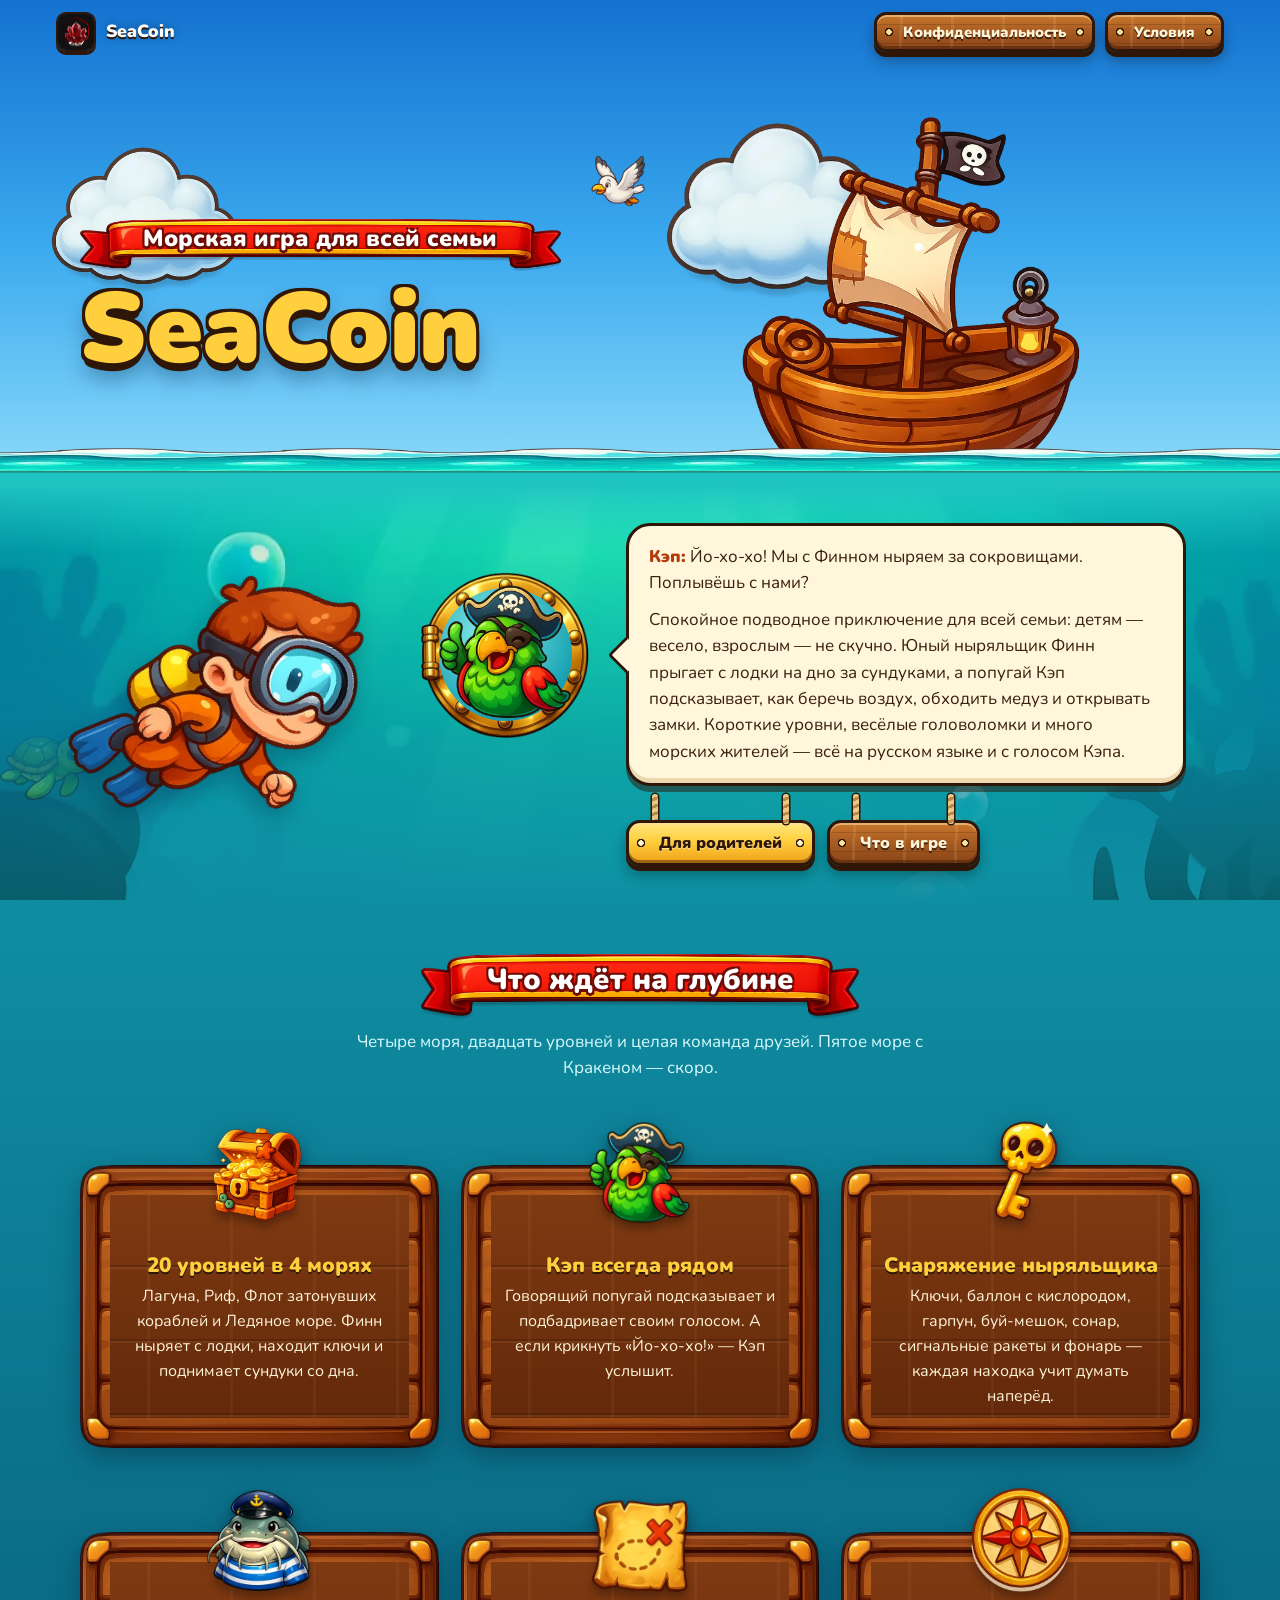
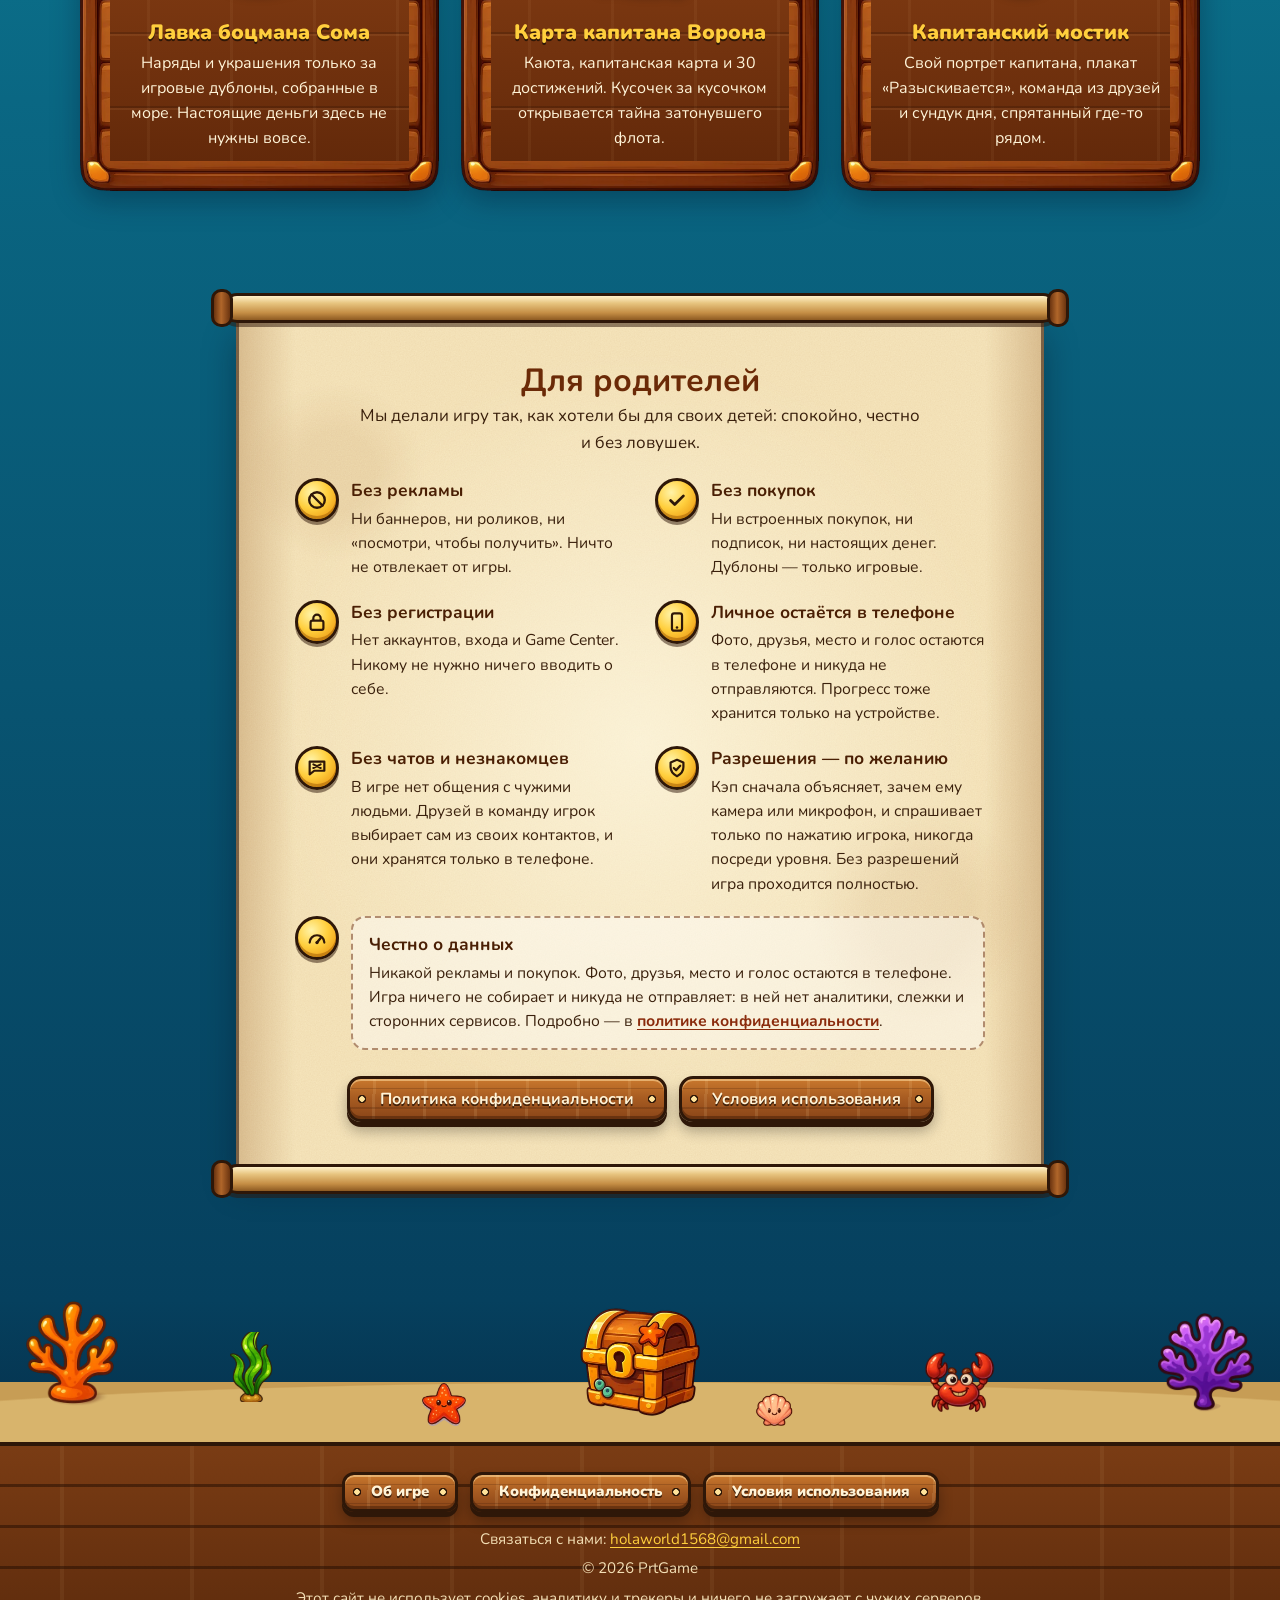
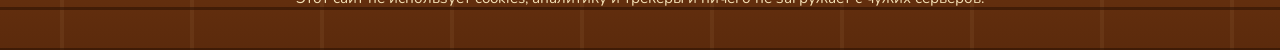
==== index.html @ 79ba9a61 "SeaCoin site" ====
<!doctype html>
<html lang="ru" data-title="Морская игра для всей семьи">
<head>
<meta charset="utf-8">
<meta name="viewport" content="width=device-width, initial-scale=1, viewport-fit=cover">
<title>Морская игра для всей семьи — SeaCoin</title>
<meta name="description" content="Подводное приключение для всей семьи: ныряльщик Финн, попугай Кэп и сундуки на дне. Без рекламы и покупок.">
<meta name="theme-color" content="#0f8ea2">
<meta name="referrer" content="no-referrer">
<link rel="icon" type="image/png" href="assets/favicon.png">
<link rel="apple-touch-icon" href="assets/apple-touch-icon.png">
<link rel="preload" href="fonts/Nunito.woff" as="font" type="font/woff" crossorigin>
<link rel="stylesheet" href="styles.css">
<script src="config.js" defer></script>
<script src="site.js" defer></script>
</head>
<body class="home">
<a class="skip" href="#main">Перейти к содержимому</a>
<div class="sea" aria-hidden="true">
  <div class="sea__rays"></div>
  <div class="sea__side sea__side--l"></div>
  <div class="sea__side sea__side--r"></div>
  <img class="swimmer" src="assets/fish-wrasse.webp" alt="" width="70" height="66" style="top:38%;width:70px;--d:34s;--delay:-6s">
  <img class="swimmer swimmer--rtl" src="assets/fish-parrot.webp" alt="" width="64" height="59" style="top:62%;width:64px;--d:42s;--delay:-20s">
  <img class="swimmer" src="assets/turtle.webp" alt="" width="96" height="83" style="top:80%;width:96px;--d:60s;--delay:-38s">
  <div class="bubbles"><span style="--x:43%;--s:10px;--d:17s;--delay:-20s;--y:14%"></span><span style="--x:11%;--s:26px;--d:19s;--delay:-3s;--y:54%"></span><span style="--x:76%;--s:8px;--d:19s;--delay:-6s;--y:12%"></span><span style="--x:13%;--s:14px;--d:17s;--delay:-2s;--y:38%"></span><span style="--x:13%;--s:18px;--d:17s;--delay:-1s;--y:80%"></span><span style="--x:17%;--s:10px;--d:21s;--delay:-20s;--y:82%"></span><span style="--x:9%;--s:18px;--d:20s;--delay:-12s;--y:14%"></span><span style="--x:30%;--s:8px;--d:19s;--delay:-4s;--y:45%"></span><span style="--x:55%;--s:10px;--d:19s;--delay:-3s;--y:81%"></span><span style="--x:41%;--s:18px;--d:24s;--delay:-21s;--y:31%"></span><span style="--x:15%;--s:18px;--d:20s;--delay:-20s;--y:32%"></span><span style="--x:49%;--s:8px;--d:19s;--delay:-22s;--y:16%"></span><span style="--x:74%;--s:8px;--d:20s;--delay:-6s;--y:71%"></span><span style="--x:89%;--s:18px;--d:17s;--delay:-24s;--y:48%"></span><span style="--x:61%;--s:18px;--d:18s;--delay:-11s;--y:46%"></span><span style="--x:33%;--s:26px;--d:13s;--delay:-22s;--y:39%"></span><span style="--x:12%;--s:18px;--d:15s;--delay:-16s;--y:71%"></span><span style="--x:45%;--s:22px;--d:18s;--delay:-9s;--y:85%"></span></div>
</div>
<div class="page">
<header class="topbar">
  <a class="brand" href="index.html" aria-label="SeaCoin — На главную" data-brand>
    <img src="assets/app-icon.png" alt="" width="40" height="40">
    <span data-site="appName">SeaCoin</span>
  </a>
  <nav class="topnav" aria-label="Документы">
    <a class="sign sign--small" href="privacy.html">Конфиденциальность</a>
    <a class="sign sign--small" href="terms.html">Условия</a>
  </nav>
</header>
<main id="main">
<section class="hero" aria-labelledby="title">
  <div class="hero__sky">
    <img class="cloud cloud--a" src="assets/cloud.webp" alt="" width="150" height="149">
    <img class="cloud cloud--b" src="assets/cloud.webp" alt="" width="190" height="188">
    <img class="gull" src="assets/gull.webp" alt="" width="56" height="62">
    <p class="kicker"><span class="ribbon">Морская игра для всей семьи</span></p>
    <h1 class="title" id="title"><span data-site="appName">SeaCoin</span></h1>
    <div class="boat-wrap"><img class="boat" src="assets/boat.webp" alt="Деревянная лодка с пиратским флагом" width="340" height="377"></div>
  </div>
  <div class="waterline" aria-hidden="true"></div>
  <div class="hero__deep">
    <img class="finn" src="assets/finn.webp" alt="Ныряльщик Финн в маске и ластах плывёт вниз" width="210" height="238">
    <div class="pitch">
      <div class="porthole"><img src="assets/cap-happy.webp" alt="Попугай Кэп" width="140" height="144"></div>
      <div class="bubble-talk">
        <p><span class="who">Кэп:</span> Йо-хо-хо! Мы с Финном ныряем за сокровищами. Поплывёшь с нами?</p>
        <p>Спокойное подводное приключение для всей семьи: детям — весело, взрослым — не скучно. Юный ныряльщик Финн прыгает с лодки на дно за сундуками, а попугай Кэп подсказывает, как беречь воздух, обходить медуз и открывать замки. Короткие уровни, весёлые головоломки и много морских жителей — всё на русском языке и с голосом Кэпа.</p>
      </div>
    </div>
    <div class="cta">
      <span class="hanging"><a class="sign sign--gold" href="#parents">Для родителей</a></span>
      <span class="hanging"><a class="sign" href="#features">Что в игре</a></span>
    </div>
  </div>
</section>

<section class="section" id="features" aria-labelledby="features-title">
  <div class="wrap">
    <h2 class="section-head"><span class="ribbon" id="features-title">Что ждёт на глубине</span></h2>
    <p class="lede">Четыре моря, двадцать уровней и целая команда друзей. Пятое море с Кракеном — скоро.</p>
    <ul class="cards">
      <li class="card">
        <img class="card__art" src="assets/chest-open.webp" alt="Открытый сундук с золотыми дублонами" width="104" height="104">
        <h3>20 уровней в 4 морях</h3>
        <p>Лагуна, Риф, Флот затонувших кораблей и Ледяное море. Финн ныряет с лодки, находит ключи и поднимает сундуки со дна.</p>
      </li>
      <li class="card">
        <img class="card__art" src="assets/cap-happy.webp" alt="Попугай Кэп в пиратской шляпе показывает большой палец" width="104" height="104">
        <h3>Кэп всегда рядом</h3>
        <p>Говорящий попугай подсказывает и подбадривает своим голосом. А если крикнуть «Йо-хо-хо!» — Кэп услышит.</p>
      </li>
      <li class="card">
        <img class="card__art" src="assets/key.webp" alt="Золотой ключ с черепом" width="104" height="104">
        <h3>Снаряжение ныряльщика</h3>
        <p>Ключи, баллон с кислородом, гарпун, буй-мешок, сонар, сигнальные ракеты и фонарь — каждая находка учит думать наперёд.</p>
      </li>
      <li class="card">
        <img class="card__art" src="assets/som.webp" alt="Боцман Сом — усатый сом в бескозырке и тельняшке" width="104" height="104">
        <h3>Лавка боцмана Сома</h3>
        <p>Наряды и украшения только за игровые дублоны, собранные в море. Настоящие деньги здесь не нужны вовсе.</p>
      </li>
      <li class="card">
        <img class="card__art" src="assets/map-piece.webp" alt="Кусок старой карты с крестиком" width="104" height="104">
        <h3>Карта капитана Ворона</h3>
        <p>Каюта, капитанская карта и 30 достижений. Кусочек за кусочком открывается тайна затонувшего флота.</p>
      </li>
      <li class="card">
        <img class="card__art" src="assets/compass.webp" alt="Золотой компас" width="104" height="104">
        <h3>Капитанский мостик</h3>
        <p>Свой портрет капитана, плакат «Разыскивается», команда из друзей и сундук дня, спрятанный где-то рядом.</p>
      </li>
    </ul>
  </div>
</section>

<section class="section parents" id="parents" aria-labelledby="parents-title">
  <div class="scroll">
    <div class="scroll__roll scroll__roll--top" aria-hidden="true"></div>
    <div class="scroll__paper">
      <h2 id="parents-title">Для родителей</h2>
      <p class="sub">Мы делали игру так, как хотели бы для своих детей: спокойно, честно и без ловушек.</p>
      <ul class="promises">
        <li><span class="coin-mark"><svg viewBox="0 0 24 24" aria-hidden="true"><circle cx="12" cy="12" r="8.5" fill="none" stroke="currentColor" stroke-width="2.6"/><path d="M6 6l12 12" stroke="currentColor" stroke-width="2.6" stroke-linecap="round"/></svg></span><div><strong>Без рекламы</strong><p>Ни баннеров, ни роликов, ни «посмотри, чтобы получить». Ничто не отвлекает от игры.</p></div></li>
        <li><span class="coin-mark"><svg viewBox="0 0 24 24" aria-hidden="true"><path d="M5 12.5l4.5 4.5L19 7.5" fill="none" stroke="currentColor" stroke-width="3" stroke-linecap="round" stroke-linejoin="round"/></svg></span><div><strong>Без покупок</strong><p>Ни встроенных покупок, ни подписок, ни настоящих денег. Дублоны — только игровые.</p></div></li>
        <li><span class="coin-mark"><svg viewBox="0 0 24 24" aria-hidden="true"><rect x="5" y="10.5" width="14" height="10" rx="2" fill="none" stroke="currentColor" stroke-width="2.4"/><path d="M8 10.5V8a4 4 0 0 1 8 0v2.5" fill="none" stroke="currentColor" stroke-width="2.4"/></svg></span><div><strong>Без регистрации</strong><p>Нет аккаунтов, входа и Game Center. Никому не нужно ничего вводить о себе.</p></div></li>
        <li><span class="coin-mark"><svg viewBox="0 0 24 24" aria-hidden="true"><rect x="6.5" y="2.5" width="11" height="19" rx="2.5" fill="none" stroke="currentColor" stroke-width="2.4"/><circle cx="12" cy="18" r="1.4" fill="currentColor"/></svg></span><div><strong>Личное остаётся в телефоне</strong><p>Фото, друзья, место и голос остаются в телефоне и никуда не отправляются. Прогресс тоже хранится только на устройстве.</p></div></li>
        <li><span class="coin-mark"><svg viewBox="0 0 24 24" aria-hidden="true"><path d="M4 5h16v10H9l-5 4V5z" fill="none" stroke="currentColor" stroke-width="2.4" stroke-linejoin="round"/><path d="M8 8l8 4M16 8l-8 4" stroke="currentColor" stroke-width="2.2" stroke-linecap="round"/></svg></span><div><strong>Без чатов и незнакомцев</strong><p>В игре нет общения с чужими людьми. Друзей в команду игрок выбирает сам из своих контактов, и они хранятся только в телефоне.</p></div></li>
        <li><span class="coin-mark"><svg viewBox="0 0 24 24" aria-hidden="true"><path d="M12 3l7 3v5c0 4.5-3 8-7 10-4-2-7-5.5-7-10V6l7-3z" fill="none" stroke="currentColor" stroke-width="2.4" stroke-linejoin="round"/><path d="M8.5 12l2.5 2.5 4.5-5" fill="none" stroke="currentColor" stroke-width="2.4" stroke-linecap="round" stroke-linejoin="round"/></svg></span><div><strong>Разрешения — по желанию</strong><p>Кэп сначала объясняет, зачем ему камера или микрофон, и спрашивает только по нажатию игрока, никогда посреди уровня. Без разрешений игра проходится полностью.</p></div></li>
        <li class="honest"><span class="coin-mark"><svg viewBox="0 0 24 24" aria-hidden="true"><path d="M4 17a8 8 0 1 1 16 0" fill="none" stroke="currentColor" stroke-width="2.4" stroke-linecap="round"/><path d="M12 17l4-5" stroke="currentColor" stroke-width="2.6" stroke-linecap="round"/><circle cx="12" cy="17" r="1.8" fill="currentColor"/></svg></span><div class="honest-box"><strong>Честно о данных</strong><p>Никакой рекламы и покупок. Фото, друзья, место и голос остаются в телефоне. Игра ничего не собирает и никуда не отправляет: в ней нет аналитики, слежки и сторонних сервисов. Подробно — в <a href="privacy.html#never">политике конфиденциальности</a>.</p></div></li>
      </ul>
      <div class="cta">
        <a class="sign" href="privacy.html">Политика конфиденциальности</a>
        <a class="sign" href="terms.html">Условия использования</a>
      </div>
    </div>
    <div class="scroll__roll scroll__roll--bottom" aria-hidden="true"></div>
  </div>
</section>

<div class="seabed" aria-hidden="true">
  <img class="s-coral1" src="assets/coral-orange.webp" alt="">
  <img class="s-weed bob" src="assets/weed.webp" alt="">
  <img class="s-star" src="assets/starfish.webp" alt="">
  <img class="s-chest" src="assets/chest-closed.webp" alt="">
  <img class="s-shell" src="assets/shell.webp" alt="">
  <img class="s-crab" src="assets/crab.webp" alt="">
  <img class="s-coral3" src="assets/coral-purple.webp" alt="">
</div>
</main>
<footer class="footer">
  <nav aria-label="Ссылки сайта">
    <ul>
      <li><a class="sign sign--small" href="index.html" aria-current="page">Об игре</a></li>
      <li><a class="sign sign--small" href="privacy.html">Конфиденциальность</a></li>
      <li><a class="sign sign--small" href="terms.html">Условия использования</a></li>
    </ul>
  </nav>
  <p>Связаться с нами: <a data-site-mail><span data-site="email">holaworld1568@gmail.com</span></a></p>
  <p>© <span data-site="year">2026</span> <span data-site="copyright">PrtGame</span></p>
  <p>Этот сайт не использует cookies, аналитику и трекеры и ничего не загружает с чужих серверов.</p>
</footer>
</div>
</body>
</html>
---- styles.css ----
/* SeaCoin — site styles. No external requests: font and images are local. */

@font-face {
  font-family: "Nunito";
  src: url("fonts/Nunito.woff") format("woff");
  font-weight: 200 1000;
  font-style: normal;
  font-display: swap;
}

:root {
  --ink: #2e1708;          /* dark-brown outline, like the game art */
  --wood-1: #8a4518;
  --wood-2: #a95d22;
  --wood-3: #c9782d;
  --gold: #ffcf3d;
  --gold-deep: #f0a21a;
  --cream: #fff4d8;
  --sea-1: #2ac6c4;
  --sea-2: #0f8ea2;
  --sea-3: #0a6783;
  --sea-4: #06405e;
  --sea-5: #021a31;
  --parch: #f7e6bd;
  --parch-ink: #3a200c;
  --link-on-parch: #8a2b0c;
  --red: #e2261b;
  --font: "Nunito", ui-rounded, "SF Pro Rounded", "Segoe UI", system-ui, -apple-system, sans-serif;
}

*, *::before, *::after { box-sizing: border-box; }

html {
  background: var(--sea-5);
  overflow-x: clip;
  scroll-behavior: smooth;
  -webkit-text-size-adjust: 100%;
}

body {
  margin: 0;
  min-height: 100vh;
  overflow-x: clip;
  font-family: var(--font);
  font-size: 1.0625rem;
  line-height: 1.55;
  color: var(--cream);
  background:
    linear-gradient(180deg,
      var(--sea-1) 0,
      var(--sea-2) 900px,
      var(--sea-3) 1700px,
      var(--sea-4) 2900px,
      var(--sea-5) 100%);
}

img { max-width: 100%; height: auto; display: block; }

a { color: var(--gold); text-underline-offset: 3px; }
a:hover { color: #fff; }

:focus-visible {
  outline: 3px solid var(--gold);
  outline-offset: 3px;
  border-radius: 6px;
}

.skip {
  position: absolute; left: 12px; top: -60px; z-index: 100;
  padding: 10px 16px; border-radius: 10px;
  background: var(--gold); color: var(--ink); font-weight: 800; text-decoration: none;
}
.skip:focus { top: 12px; }

.visually-hidden {
  position: absolute !important; width: 1px; height: 1px; overflow: hidden;
  clip: rect(0 0 0 0); white-space: nowrap;
}

/* ---------- the sea behind everything (fixed = parallax-ish) ---------- */

.sea {
  position: fixed; inset: 0; z-index: 0;
  pointer-events: none; overflow: hidden;
}
.sea__rays {
  position: absolute; inset: -10% -20% auto; height: 90vh;
  background:
    repeating-linear-gradient(100deg,
      rgba(255,255,255,0) 0 60px,
      rgba(255,255,255,.07) 80px 110px,
      rgba(255,255,255,0) 140px 220px);
  -webkit-mask-image: linear-gradient(#000 0, transparent 85%);
          mask-image: linear-gradient(#000 0, transparent 85%);
  transform: skewX(-8deg);
}
.sea__side {
  position: absolute; top: 0; height: 135vh;
  width: min(34vw, 340px);
  background-image: url("assets/sides.webp");
  background-repeat: no-repeat;
  background-size: auto 100%;
  opacity: .55;
}
.sea__side--l { left: 0; background-position: left top; }
.sea__side--r { right: 0; background-position: right top; }

.bubbles span {
  position: absolute;
  left: var(--x);
  bottom: -60px;
  width: var(--s); height: var(--s);
  border-radius: 50%;
  border: 1.5px solid rgba(220, 255, 255, .55);
  background:
    radial-gradient(circle at 32% 30%, rgba(255,255,255,.95) 0 9%, rgba(255,255,255,0) 11%),
    radial-gradient(circle at 50% 50%, rgba(140,235,245,.08) 0 60%, rgba(200,255,255,.35) 100%);
  animation: rise var(--d) linear var(--delay) infinite;
  opacity: .85;
}
@keyframes rise {
  0%   { transform: translate(0, 0); }
  25%  { transform: translate(10px, -30vh); }
  50%  { transform: translate(-8px, -60vh); }
  75%  { transform: translate(9px, -90vh); }
  100% { transform: translate(0, -125vh); }
}

.swimmer {
  position: absolute;
  animation: swim var(--d, 38s) linear var(--delay, 0s) infinite;
  opacity: .9;
}
.swimmer--rtl { animation-name: swim-rtl; }
@keyframes swim {
  from { transform: translateX(-30vw); }
  to   { transform: translateX(130vw); }
}
@keyframes swim-rtl {
  from { transform: translateX(130vw) scaleX(-1); }
  to   { transform: translateX(-30vw) scaleX(-1); }
}
.bob { animation: bob 5s ease-in-out infinite; }
@keyframes bob {
  0%, 100% { transform: translateY(0) rotate(-2deg); }
  50%      { transform: translateY(-10px) rotate(2deg); }
}

@supports (animation-timeline: scroll()) {
  @media (prefers-reduced-motion: no-preference) {
    .sea__side { animation: sides-drift linear both; animation-timeline: scroll(root); }
    .sea__rays { animation: rays-fade linear both; animation-timeline: scroll(root); }
  }
}
@keyframes sides-drift { to { transform: translateY(-32vh); } }
@keyframes rays-fade   { to { opacity: 0; transform: skewX(-8deg) translateY(-20vh); } }

.page { position: relative; z-index: 1; }

/* ---------- top bar ---------- */

.topbar {
  position: absolute; top: 0; left: 0; right: 0; z-index: 5;
  display: flex; align-items: center; justify-content: space-between; gap: 12px;
  padding: 12px 16px;
  max-width: 1200px; margin: 0 auto;
}
.brand {
  display: inline-flex; align-items: center; gap: 10px;
  color: #fff; text-decoration: none; font-weight: 900; font-size: 1.1rem;
  text-shadow: 0 2px 0 var(--ink), 0 0 8px rgba(0,0,0,.35);
}
.brand img {
  width: 40px; height: 40px; border-radius: 10px;
  border: 2.5px solid var(--ink);
  box-shadow: 0 3px 0 var(--ink);
}
.topnav { display: none; gap: 10px; }
@media (min-width: 640px) { .topnav { display: flex; } }

/* ---------- wooden signboard buttons ---------- */

.sign {
  position: relative;
  display: inline-flex; align-items: center; justify-content: center; gap: 8px;
  min-height: 46px;
  padding: 10px 30px;
  font: 900 1rem/1.15 var(--font);
  color: var(--cream);
  text-align: center;
  text-decoration: none;
  text-shadow: 0 2px 0 rgba(46, 23, 8, .85);
  border: 3px solid var(--ink);
  border-radius: 14px;
  background:
    radial-gradient(circle at 12px 50%, #ffe39a 0 2.5px, var(--ink) 3px 4px, transparent 4.5px),
    radial-gradient(circle at calc(100% - 12px) 50%, #ffe39a 0 2.5px, var(--ink) 3px 4px, transparent 4.5px),
    repeating-linear-gradient(180deg, rgba(0,0,0,0) 0 9px, rgba(60,25,5,.22) 9px 10.5px, rgba(0,0,0,0) 10.5px 19px),
    repeating-linear-gradient(92deg, rgba(255,255,255,0) 0 23px, rgba(255,220,160,.12) 23px 26px, rgba(255,255,255,0) 26px 51px),
    linear-gradient(180deg, var(--wood-3), var(--wood-2) 45%, var(--wood-1));
  box-shadow:
    inset 0 2px 0 rgba(255, 220, 160, .55),
    inset 0 -3px 0 rgba(60, 25, 5, .45),
    0 5px 0 var(--ink),
    0 9px 14px rgba(0, 0, 0, .3);
  transition: transform .12s ease, box-shadow .12s ease;
}
.sign, a.sign:hover, .scroll__paper a.sign, .footer a.sign { color: var(--cream); }
.sign:hover { transform: translateY(-1px); }
.sign--gold, a.sign--gold:hover, .scroll__paper a.sign--gold { color: var(--ink); }
.sign:active { transform: translateY(4px); box-shadow: inset 0 2px 0 rgba(255,220,160,.55), inset 0 -3px 0 rgba(60,25,5,.45), 0 1px 0 var(--ink); }
.sign--small { min-height: 40px; padding: 7px 26px; font-size: .92rem; border-radius: 12px; }
.sign--gold {
  color: var(--ink); text-shadow: 0 1px 0 rgba(255,255,255,.6);
  background:
    radial-gradient(circle at 12px 50%, #fff6c9 0 2.5px, var(--ink) 3px 4px, transparent 4.5px),
    radial-gradient(circle at calc(100% - 12px) 50%, #fff6c9 0 2.5px, var(--ink) 3px 4px, transparent 4.5px),
    linear-gradient(180deg, #ffe680, var(--gold) 45%, var(--gold-deep));
}
.sign--gold:hover { color: var(--ink); }

/* a sign hanging on two ropes */
.hanging { position: relative; display: inline-block; padding-top: 26px; }
.hanging::before, .hanging::after {
  content: ""; position: absolute; top: 0; width: 6px; height: 30px;
  border-radius: 3px;
  background: repeating-linear-gradient(160deg, #e9c98a 0 4px, #b98a45 4px 7px);
  box-shadow: 0 0 0 1.5px var(--ink);
}
.hanging::before { left: 26px; }
.hanging::after  { right: 26px; }

/* ---------- ribbon heading (the game's red ribbon) ---------- */

.ribbon {
  display: inline-block;
  position: relative;
  margin: 0 auto;
  min-width: 220px;
  max-width: 100%;
  padding: .32em .4em .78em;
  border-style: solid;
  border-width: 0 54px;
  border-image: url("assets/ribbon.webp") 0 230 fill / 0 54px stretch;
  font-weight: 900;
  font-size: clamp(1.25rem, 4.6vw, 1.8rem);
  line-height: 1.15;
  color: #fff;
  text-align: center;
  text-shadow:
    -2px -2px 0 #6e0d06, 2px -2px 0 #6e0d06, -2px 2px 0 #6e0d06, 2px 2px 0 #6e0d06,
    0 3px 0 #6e0d06;
}
.section-head { text-align: center; margin: 0 0 8px; }

/* ---------- hero (home) ---------- */

.hero { position: relative; text-align: center; }
.hero__sky {
  position: relative;
  padding: 92px 16px 0;
  background:
    linear-gradient(180deg, rgba(0, 92, 190, .25), rgba(0,0,0,0) 40%),
    url("assets/sky.webp") center 30% / cover no-repeat,
    #36a6e8;
  overflow: hidden;
}
.cloud { position: absolute; z-index: 0; width: 150px; opacity: .9; }
.cloud--a { top: 70px; left: -30px; animation: cloud 60s linear infinite alternate; }
.cloud--b { top: 150px; right: -50px; width: 190px; animation: cloud 80s linear infinite alternate-reverse; }
@keyframes cloud { from { translate: 0 0; } to { translate: 60px 0; } }
.gull { position: absolute; top: 120px; left: 12%; width: 56px; animation: bob 4s ease-in-out infinite; }

.kicker { position: relative; z-index: 2; margin: 0 0 10px; }
.kicker .ribbon { font-size: clamp(.95rem, 4.2vw, 1.45rem); white-space: nowrap; border-width: 0 40px; border-image-width: 0 40px; min-width: 0; }
@media (min-width: 640px) { .kicker .ribbon { border-width: 0 54px; border-image-width: 0 54px; } }
.title {
  margin: 4px auto 0;
  max-width: 8ch;
  position: relative; z-index: 2;
  font-weight: 1000;
  font-size: clamp(3rem, 15vw, 6rem);
  line-height: .98;
  letter-spacing: .5px;
  color: var(--gold);
  text-shadow:
    -3px -3px 0 var(--ink), 3px -3px 0 var(--ink), -3px 3px 0 var(--ink), 3px 3px 0 var(--ink),
    0 -3px 0 var(--ink), 0 3px 0 var(--ink), -3px 0 0 var(--ink), 3px 0 0 var(--ink),
    0 8px 0 var(--ink), 0 14px 22px rgba(0, 40, 80, .45);
}
.boat-wrap { position: relative; z-index: 2; width: min(280px, 70vw); margin: 10px auto 0; }
.boat-wrap .boat { animation: rock 6s ease-in-out infinite; transform-origin: 50% 85%; }
@keyframes rock { 0%,100% { transform: rotate(-2.5deg) translateY(0); } 50% { transform: rotate(2.5deg) translateY(4px); } }

.waterline {
  position: relative; z-index: 3;
  height: 56px; margin-top: -56px;
  background:
    url("assets/water-surface.webp") 0 0 / auto 56px repeat-x,
    linear-gradient(180deg, transparent 0 62%, #1ec4c2 62%);
  animation: waves 14s linear infinite;
}
@keyframes waves { to { background-position: 448px 0; } }

.hero__deep {
  position: relative;
  margin-top: -4px;
  padding: 24px 16px 40px;
  isolation: isolate;
}
.hero__deep::before {
  content: ""; position: absolute; inset: 0; z-index: -1;
  background:
    linear-gradient(180deg, #1ec4c2 0, rgba(30, 196, 194, 0) 70px),
    linear-gradient(180deg, rgba(10, 157, 165, .0) 0, rgba(12, 120, 150, .5) 60%),
    url("assets/far.webp") center 18% / cover no-repeat;
  -webkit-mask-image: linear-gradient(#000 55%, transparent);
          mask-image: linear-gradient(#000 55%, transparent);
}
.hero__deep > * { position: relative; }
.finn {
  width: min(210px, 52vw);
  margin: -8px auto 0;
  transform: rotate(18deg);
  filter: drop-shadow(0 10px 12px rgba(0, 40, 70, .35));
  animation: finn 7s ease-in-out infinite;
}
@keyframes finn { 0%,100% { transform: rotate(18deg) translate(0,0); } 50% { transform: rotate(14deg) translate(8px, 10px); } }

.pitch {
  display: grid; gap: 14px; justify-items: center;
  max-width: 880px; margin: 18px auto 0;
}
.porthole {
  position: relative; width: 150px; aspect-ratio: 1; flex: none;
  background: url("assets/porthole.webp") center / contain no-repeat;
}
.porthole::before {
  content: ""; position: absolute; inset: 15%; border-radius: 50%;
  background: radial-gradient(circle at 40% 35%, #8ff0ee, #1aa3b4 70%, #0d6f8a);
}
.porthole img { position: absolute; left: 14%; top: 13%; width: 72%; height: 72%; object-fit: contain; z-index: 1; }

.bubble-talk {
  position: relative;
  max-width: 560px;
  padding: 18px 20px;
  color: var(--parch-ink);
  background: #fff6dc;
  border: 3px solid var(--ink);
  border-radius: 24px;
  box-shadow: inset 0 -5px 0 rgba(200, 160, 90, .35), 0 6px 0 rgba(46, 23, 8, .5);
  text-align: left;
}
.bubble-talk::before {
  content: ""; position: absolute; left: 50%; top: -15px; width: 26px; height: 26px;
  background: #fff6dc; border: 3px solid var(--ink); border-right: 0; border-bottom: 0;
  transform: translateX(-50%) rotate(45deg); border-radius: 4px 0 0 0;
}
.bubble-talk p { margin: 0 0 .6em; }
.bubble-talk p:last-child { margin-bottom: 0; }
.bubble-talk .who { font-weight: 900; color: #b33a0a; }
.cta { display: flex; flex-wrap: wrap; gap: 14px 12px; justify-content: center; margin-top: 20px; }

@media (min-width: 760px) {
  .pitch { grid-template-columns: auto 1fr; align-items: center; justify-items: start; gap: 26px; }
  .porthole { width: 190px; }
  .bubble-talk::before { left: -16px; top: 50%; transform: translateY(-50%) rotate(-45deg); }
  .hero__sky { padding-top: 104px; }
  .boat-wrap { width: 340px; }
}

@media (min-width: 1000px) {
  .hero__sky {
    display: grid;
    grid-template-columns: minmax(0, 1fr) minmax(0, 1fr);
    grid-template-areas: "kicker boat" "title boat";
    column-gap: 40px;
    padding: 110px max(48px, calc((100% - 1120px) / 2)) 0;
    text-align: left;
    background: linear-gradient(180deg, #1472d0 0, #3aa9ee 50%, #8fdcfa 100%);
  }
  .home .kicker { grid-area: kicker; align-self: end; }
  .home .title { grid-area: title; align-self: start; margin: 0; font-size: 6.2rem; }
  .home .boat-wrap { grid-area: boat; width: 380px; justify-self: center; margin: 0; }
  .cloud--a { top: 120px; left: 4%; width: 190px; }
  .cloud--b { top: 90px; right: 30%; width: 230px; }
  .gull { left: 46%; top: 150px; }
  .home .hero__deep {
    display: grid;
    grid-template-columns: 280px minmax(0, 780px);
    grid-template-areas: "finn pitch" "finn cta";
    justify-content: center; align-items: center;
    column-gap: 40px;
    padding-top: 40px;
  }
  .home .finn { grid-area: finn; width: 260px; margin: 0; }
  .home .pitch { grid-area: pitch; margin: 0; }
  .home .hero__deep .cta { grid-area: cta; justify-content: flex-start; padding-left: 216px; margin-top: 8px; }
  .legal-hero .hero__sky { display: block; text-align: center; padding-top: 84px; }
  .legal-hero .boat-wrap { width: 200px; }
  .legal-hero .gull { left: 28%; }
}

/* ---------- features ---------- */

.section { position: relative; padding: 48px 16px; }
.wrap { max-width: 1120px; margin: 0 auto; }
.lede { max-width: 640px; margin: 10px auto 0; text-align: center; color: #d9fbff; }

.cards {
  list-style: none; margin: 84px 0 0; padding: 0;
  display: grid; gap: 84px 22px;
  grid-template-columns: 1fr;
}
@media (min-width: 640px) { .cards { grid-template-columns: 1fr 1fr; } }
@media (min-width: 1000px) { .cards { grid-template-columns: repeat(3, 1fr); } }

.card {
  position: relative;
  padding: 58px 10px 10px;
  border-style: solid;
  border-width: 30px;
  border-image: url("assets/panel-wood.webp") 92 / 30px stretch;
  background:
    repeating-linear-gradient(180deg, rgba(0,0,0,0) 0 70px, rgba(30,10,0,.22) 70px 72px, rgba(255,200,140,.08) 72px 74px),
    repeating-linear-gradient(90deg, rgba(255,210,150,0) 0 37px, rgba(255,210,150,.05) 37px 40px, rgba(255,210,150,0) 40px 83px),
    linear-gradient(180deg, #7f3a12, #63290a);
  background-clip: padding-box;
  text-align: center;
  filter: drop-shadow(0 10px 14px rgba(0, 20, 40, .35));
}
.card__art {
  position: absolute; left: 50%; top: -74px; transform: translateX(-50%);
  width: 104px; height: 104px; object-fit: contain;
  filter: drop-shadow(0 6px 4px rgba(0,0,0,.3));
}
.card h3 {
  margin: 0 0 6px;
  font-size: 1.3rem; line-height: 1.2; font-weight: 900;
  color: var(--gold);
  text-shadow: 0 2px 0 var(--ink);
}
.card p { margin: 0; color: var(--cream); font-size: 1rem; }

/* ---------- for parents ---------- */

.parents { padding-top: 24px; }

/* parchment scroll — shared with legal pages */
.scroll {
  position: relative;
  max-width: 820px; margin: 30px auto 0;
  padding: 26px 0;
}
.scroll__roll {
  position: absolute; left: -8px; right: -8px; height: 30px; z-index: 2;
  border: 3px solid var(--ink); border-radius: 16px;
  background:
    linear-gradient(180deg, #fff1c9 0, #e7c47f 30%, #c58e45 70%, #8d5a22 100%);
  box-shadow: 0 4px 0 rgba(46, 23, 8, .5);
}
.scroll__roll::before, .scroll__roll::after {
  content: ""; position: absolute; top: 50%; width: 22px; height: 38px;
  transform: translateY(-50%);
  border: 3px solid var(--ink); border-radius: 10px;
  background: linear-gradient(90deg, #6b3410, #b0662a 45%, #6b3410);
}
.scroll__roll::before { left: -14px; }
.scroll__roll::after  { right: -14px; }
.scroll__roll--top { top: 0; }
.scroll__roll--bottom { bottom: 0; }
.scroll__paper {
  position: relative;
  margin: 0 6px;
  padding: 34px 22px 36px;
  color: var(--parch-ink);
  background:
    radial-gradient(ellipse at 50% 50%, rgba(255, 250, 230, .65) 0, rgba(255,250,230,0) 65%),
    radial-gradient(circle at 12% 18%, rgba(160, 100, 40, .10) 0 40px, transparent 90px),
    radial-gradient(circle at 85% 70%, rgba(160, 100, 40, .10) 0 50px, transparent 110px),
    linear-gradient(90deg, rgba(150, 95, 40, .28), rgba(150,95,40,0) 7%, rgba(150,95,40,0) 93%, rgba(150, 95, 40, .28)),
    url("data:image/svg+xml,%3Csvg xmlns='http://www.w3.org/2000/svg' width='220' height='220'%3E%3Cfilter id='n'%3E%3CfeTurbulence type='fractalNoise' baseFrequency='.8' numOctaves='3' stitchTiles='stitch'/%3E%3CfeColorMatrix values='0 0 0 0 .45 0 0 0 0 .28 0 0 0 0 .1 0 0 0 .13 0'/%3E%3C/filter%3E%3Crect width='100%25' height='100%25' filter='url(%23n)'/%3E%3C/svg%3E"),
    var(--parch);
  border-left: 3px solid rgba(46, 23, 8, .55);
  border-right: 3px solid rgba(46, 23, 8, .55);
  box-shadow: 0 18px 30px rgba(0, 15, 30, .35);
}
@media (min-width: 700px) { .scroll__paper { padding: 44px 56px 46px; } }

.scroll__paper a { color: var(--link-on-parch); font-weight: 700; }
.scroll__paper a:hover { color: #000; }
.scroll__paper a.sign:hover { color: var(--cream); }
.scroll__paper a.sign--gold:hover { color: var(--ink); }
.scroll__paper :focus-visible { outline-color: #8a2b0c; }

.parents h2 { margin: 0 0 4px; font-size: clamp(1.5rem, 5vw, 2rem); line-height: 1.15; text-align: center; color: #6b2a07; }
.parents .sub { text-align: center; margin: 0 auto 22px; max-width: 560px; }

.promises { list-style: none; margin: 0; padding: 0; display: grid; gap: 16px; }
@media (min-width: 700px) { .promises { grid-template-columns: 1fr 1fr; gap: 20px 30px; } }
.promises li { display: grid; grid-template-columns: 44px 1fr; gap: 12px; align-items: start; }
.promises strong { display: block; font-size: 1.08rem; color: #4a1f04; }
.promises p { margin: 2px 0 0; font-size: .98rem; }
.coin-mark {
  width: 44px; height: 44px; border-radius: 50%;
  display: grid; place-items: center;
  border: 3px solid var(--ink);
  background: radial-gradient(circle at 35% 30%, #fff3a8, var(--gold) 45%, var(--gold-deep) 80%);
  box-shadow: inset 0 -3px 0 rgba(150, 80, 0, .45), 0 3px 0 rgba(46, 23, 8, .5);
  color: var(--ink);
}
.coin-mark svg { width: 22px; height: 22px; }
.promises .honest { grid-column: 1 / -1; }
.honest-box {
  padding: 14px 16px; border-radius: 14px;
  background: rgba(255, 255, 255, .45);
  border: 2px dashed rgba(107, 42, 7, .5);
}
.parents .cta { margin-top: 26px; }

/* ---------- seabed + footer ---------- */

.seabed {
  position: relative; height: 170px; margin-top: 30px;
  background:
    radial-gradient(ellipse 70% 60px at 50% 100%, #d8b46c 0 98%, transparent 100%),
    linear-gradient(180deg, transparent 0 110px, #c79d55 110px);
  overflow: hidden;
}
.seabed img { position: absolute; bottom: 30px; }
.seabed .s-coral1 { left: 2%; width: 92px; bottom: 34px; }
.seabed .s-weed { left: 18%; width: 56px; bottom: 40px; }
.seabed .s-chest { left: 50%; width: 120px; transform: translateX(-50%); bottom: 26px; }
.seabed .s-crab { right: 22%; width: 74px; bottom: 22px; }
.seabed .s-coral3 { right: 2%; width: 96px; bottom: 30px; }
.seabed .s-star { left: 33%; width: 44px; bottom: 16px; }
.seabed .s-shell { right: 38%; width: 40px; bottom: 12px; }
@media (max-width: 480px) {
  .seabed .s-weed, .seabed .s-shell { display: none; }
  .seabed .s-crab { right: 24%; }
}

.footer {
  position: relative; z-index: 1;
  padding: 26px 16px 34px;
  color: var(--cream);
  border-top: 4px solid var(--ink);
  background:
    repeating-linear-gradient(180deg, rgba(0,0,0,0) 0 38px, rgba(40,15,2,.55) 38px 41px),
    repeating-linear-gradient(90deg, rgba(255,220,160,0) 0 60px, rgba(255,220,160,.06) 60px 64px, rgba(255,220,160,0) 64px 130px),
    linear-gradient(180deg, #7a3c14, #5b2a0c);
  text-align: center;
}
.footer nav ul { list-style: none; margin: 0 0 16px; padding: 0; display: flex; flex-wrap: wrap; gap: 12px; justify-content: center; }
.footer p { margin: 6px 0; font-size: .95rem; color: #f3dfb5; }
.footer a { color: var(--gold); }

/* ---------- legal pages ---------- */

.legal-hero { position: relative; text-align: center; }
.legal-hero .hero__sky { padding-bottom: 6px; }
.legal-hero .boat-wrap { width: min(170px, 44vw); }
.legal-hero .hero__deep { padding-bottom: 8px; }
.legal-head { display: grid; justify-items: center; gap: 8px; }
.legal-head .porthole { width: 120px; }
.legal-head h1 { margin: 0; }
.legal-head .ribbon { font-size: clamp(1.15rem, 5vw, 1.9rem); }
.effective {
  margin: 4px 0 0; font-weight: 800; color: #fff;
  text-shadow: 0 2px 0 rgba(0,40,60,.6);
}

.legal { padding: 10px 12px 10px; }
.legal .scroll__paper { font-size: 1.02rem; }
.legal .scroll__paper > p:first-child { margin-top: 0; }
.legal h2 {
  position: relative;
  margin: 1.8em 0 .5em;
  padding-left: 34px;
  font-size: 1.3rem; line-height: 1.25; font-weight: 900; color: #6b2a07;
}
.legal h2::before {
  content: ""; position: absolute; left: 0; top: .1em; width: 24px; height: 24px; border-radius: 50%;
  border: 2.5px solid var(--ink);
  background: radial-gradient(circle at 35% 30%, #fff3a8, var(--gold) 45%, var(--gold-deep) 80%);
}
.legal h3 { margin: 1.2em 0 .3em; font-size: 1.08rem; color: #4a1f04; }
.legal ul { padding-left: 1.25em; }
.legal li { margin: .3em 0; }
.legal li::marker { color: #b33a0a; }
.legal .note {
  padding: 14px 16px; border-radius: 14px; margin: 1em 0;
  background: rgba(255, 255, 255, .5); border: 2px dashed rgba(107, 42, 7, .45);
}
.toc {
  margin: 0 0 8px; padding: 14px 18px; border-radius: 14px;
  background: rgba(120, 70, 20, .1); border: 2px solid rgba(107, 42, 7, .3);
}
.toc h2 { margin: 0 0 6px; padding: 0; font-size: 1.05rem; }
.toc h2::before { display: none; }
.toc ol { margin: 0; padding-left: 1.4em; columns: 1; }
@media (min-width: 700px) { .toc ol { columns: 2; column-gap: 32px; } }
.toc li { break-inside: avoid; }
.perm { width: 100%; border-collapse: collapse; margin: .6em 0 1em; font-size: .97rem; }
.perm th, .perm td { text-align: left; vertical-align: top; padding: 9px 10px; border-bottom: 1.5px solid rgba(107, 42, 7, .28); }
.perm th { color: #4a1f04; background: rgba(120, 70, 20, .1); }
@media (max-width: 600px) {
  .perm thead { display: none; }
  .perm tr { display: block; padding: 8px 0; border-bottom: 1.5px solid rgba(107, 42, 7, .28); }
  .perm td { display: block; border: 0; padding: 3px 0; }
  .perm td:first-child { font-weight: 900; color: #4a1f04; }
  .perm td:nth-child(2)::before { content: "Зачем: "; font-weight: 800; color: #6b2a07; }
  .perm td:nth-child(3)::before { content: "С данными: "; font-weight: 800; color: #6b2a07; }
}
.back { text-align: center; margin: 26px 0 56px; }

/* ---------- reduced motion ---------- */

@media (prefers-reduced-motion: reduce) {
  *, *::before, *::after { animation: none !important; transition: none !important; scroll-behavior: auto !important; }
  .bubbles span { bottom: auto; top: var(--y, 50%); }
  .swimmer { display: none; }
}
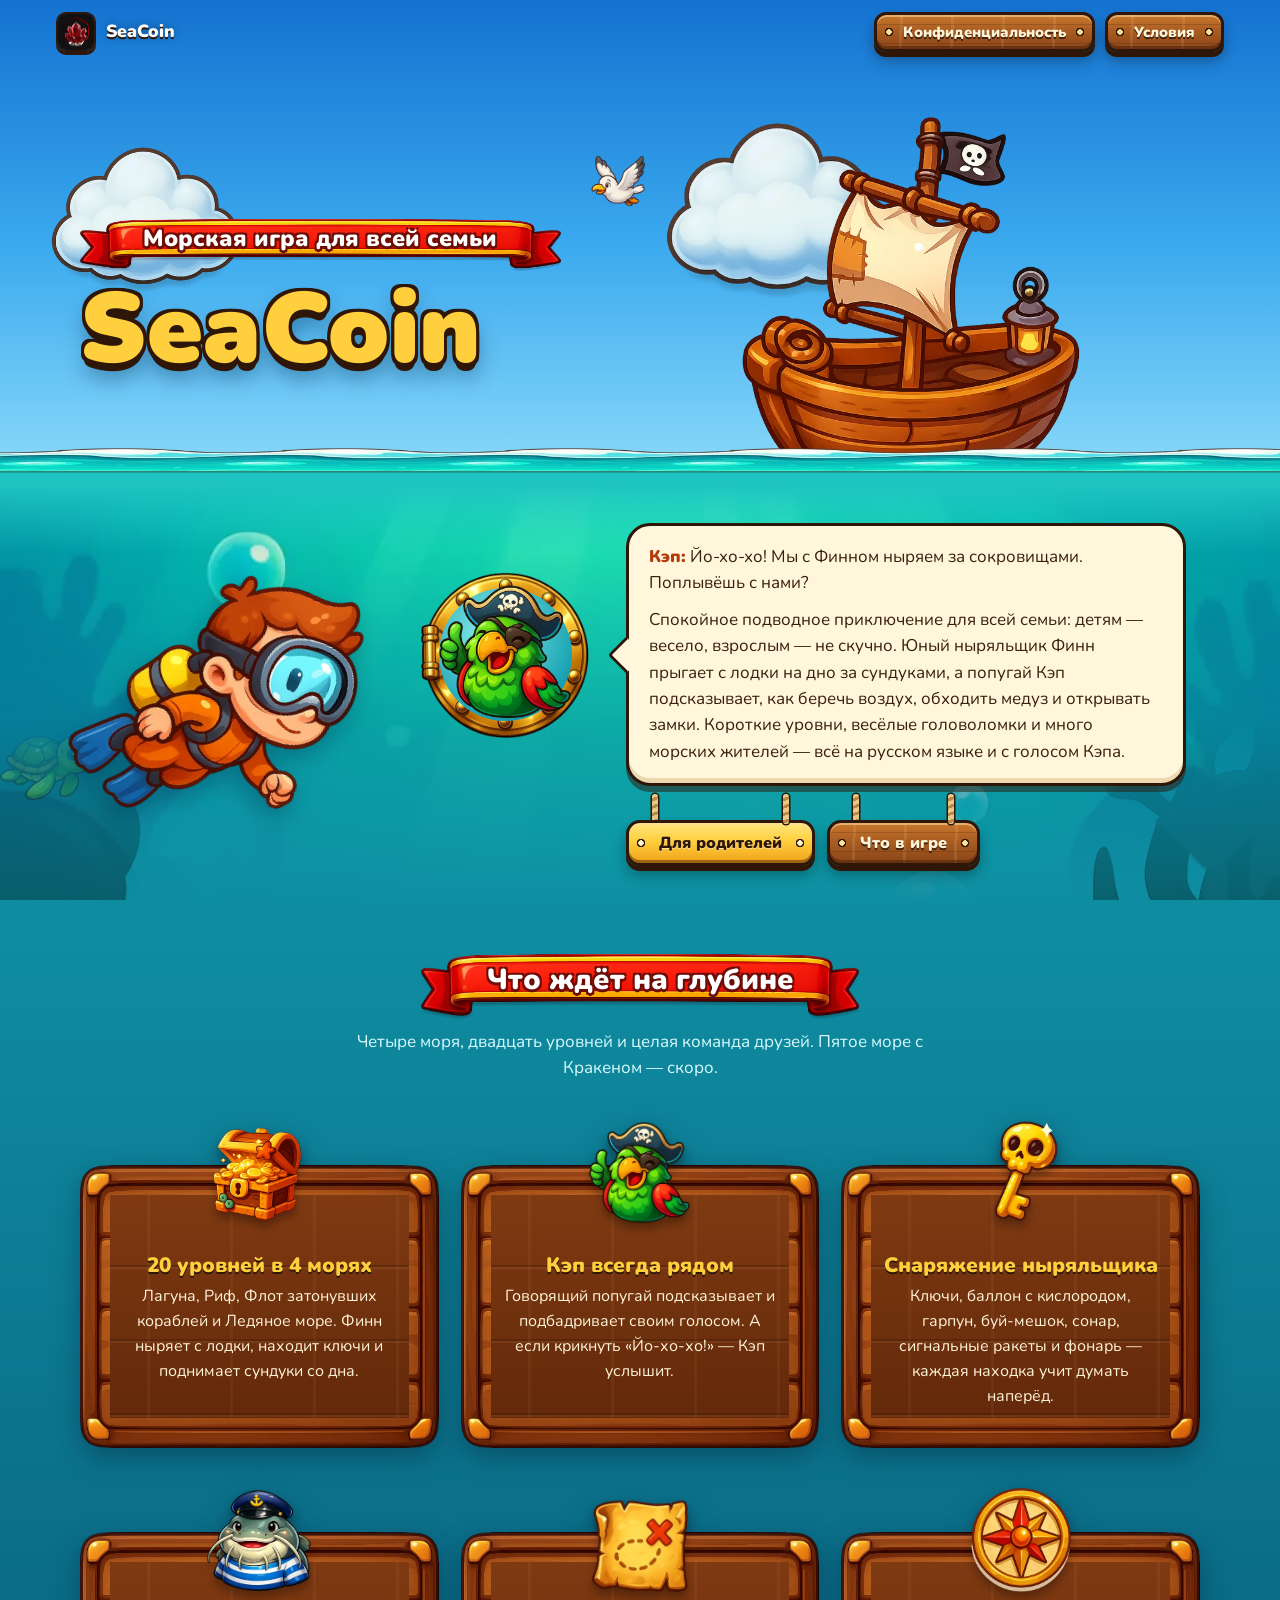
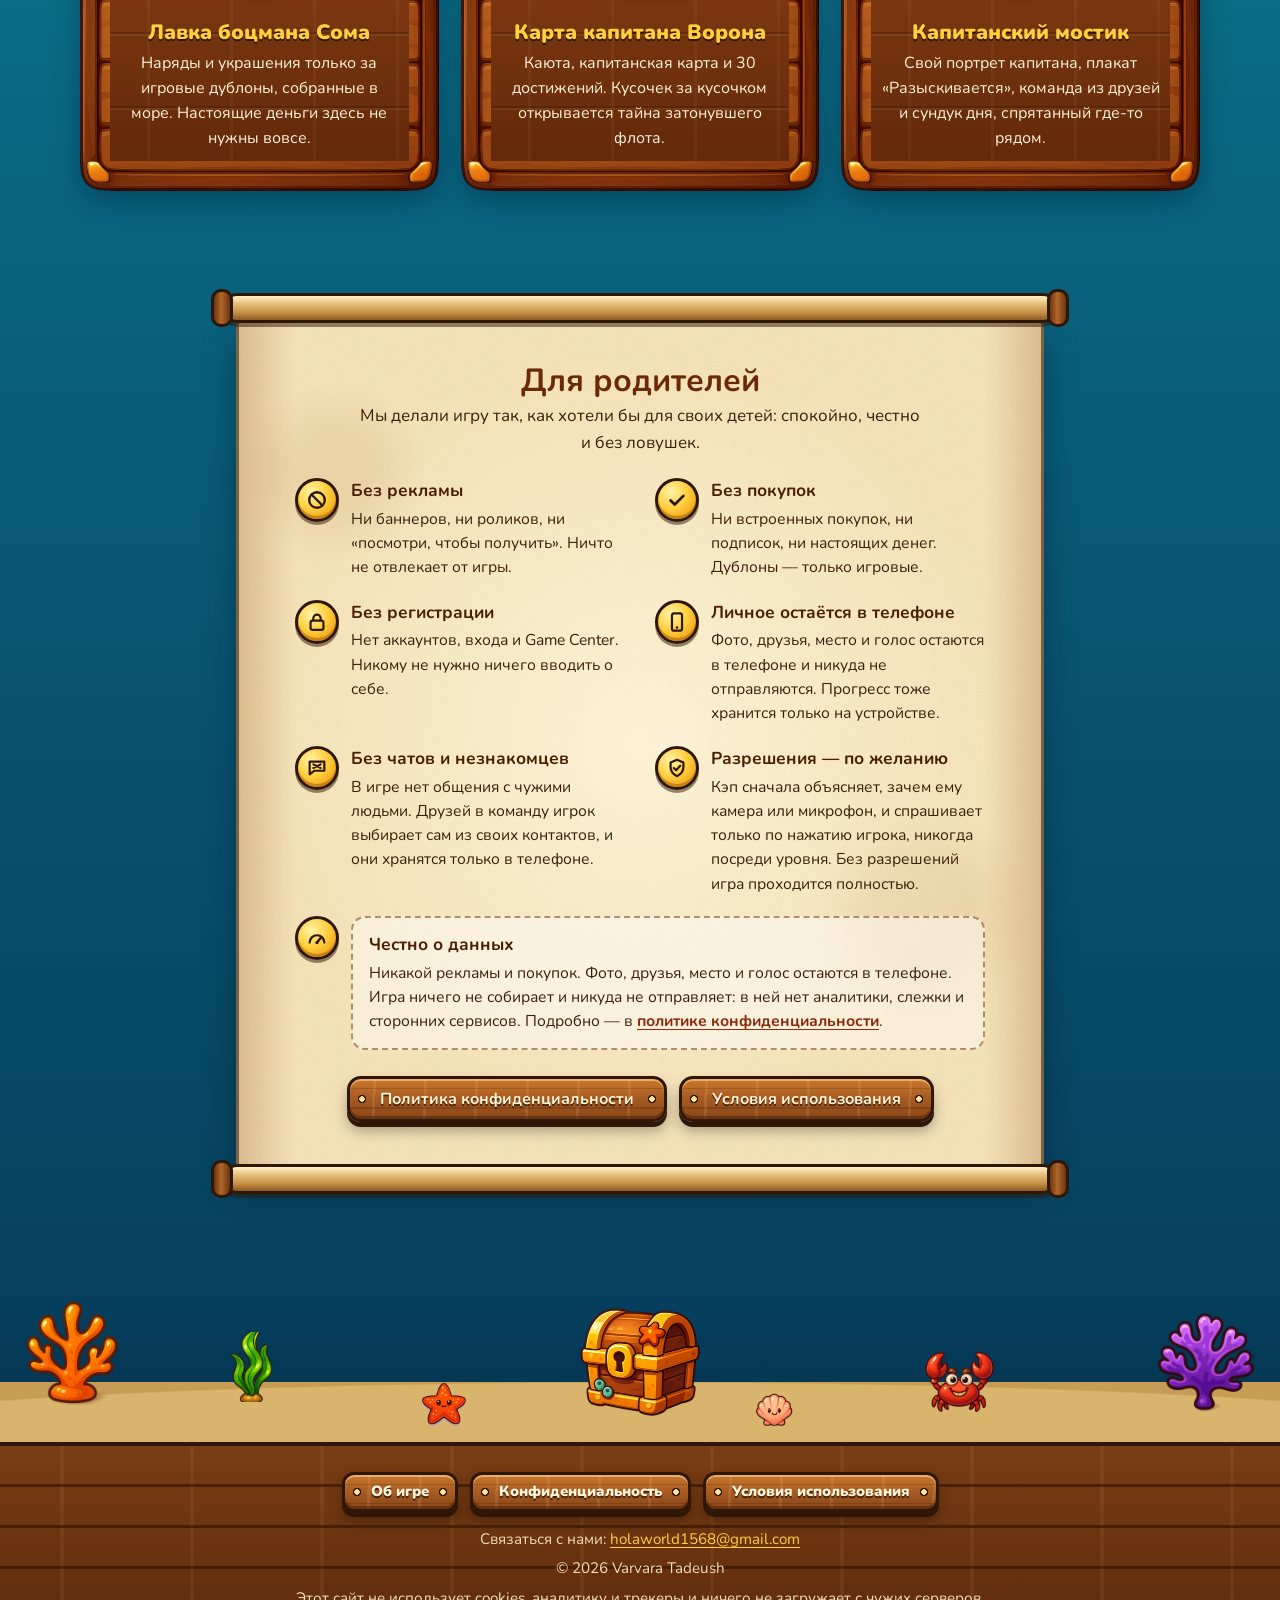
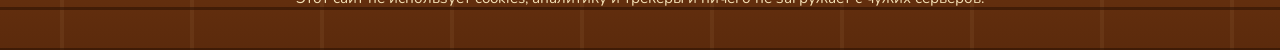
==== commit 51de9aaf: "Update copyright holder to Varvara Tadeush Co-Authored-By: Claude Opus 5.5 <noreply@anthropic.com>" ====
--- a/index.html
+++ b/index.html
@@ -145,7 +145,7 @@
     </ul>
   </nav>
   <p>Связаться с нами: <a data-site-mail><span data-site="email">holaworld1568@gmail.com</span></a></p>
-  <p>© <span data-site="year">2026</span> <span data-site="copyright">PrtGame</span></p>
+  <p>© <span data-site="year">2026</span> <span data-site="copyright">Varvara Tadeush</span></p>
   <p>Этот сайт не использует cookies, аналитику и трекеры и ничего не загружает с чужих серверов.</p>
 </footer>
 </div>
